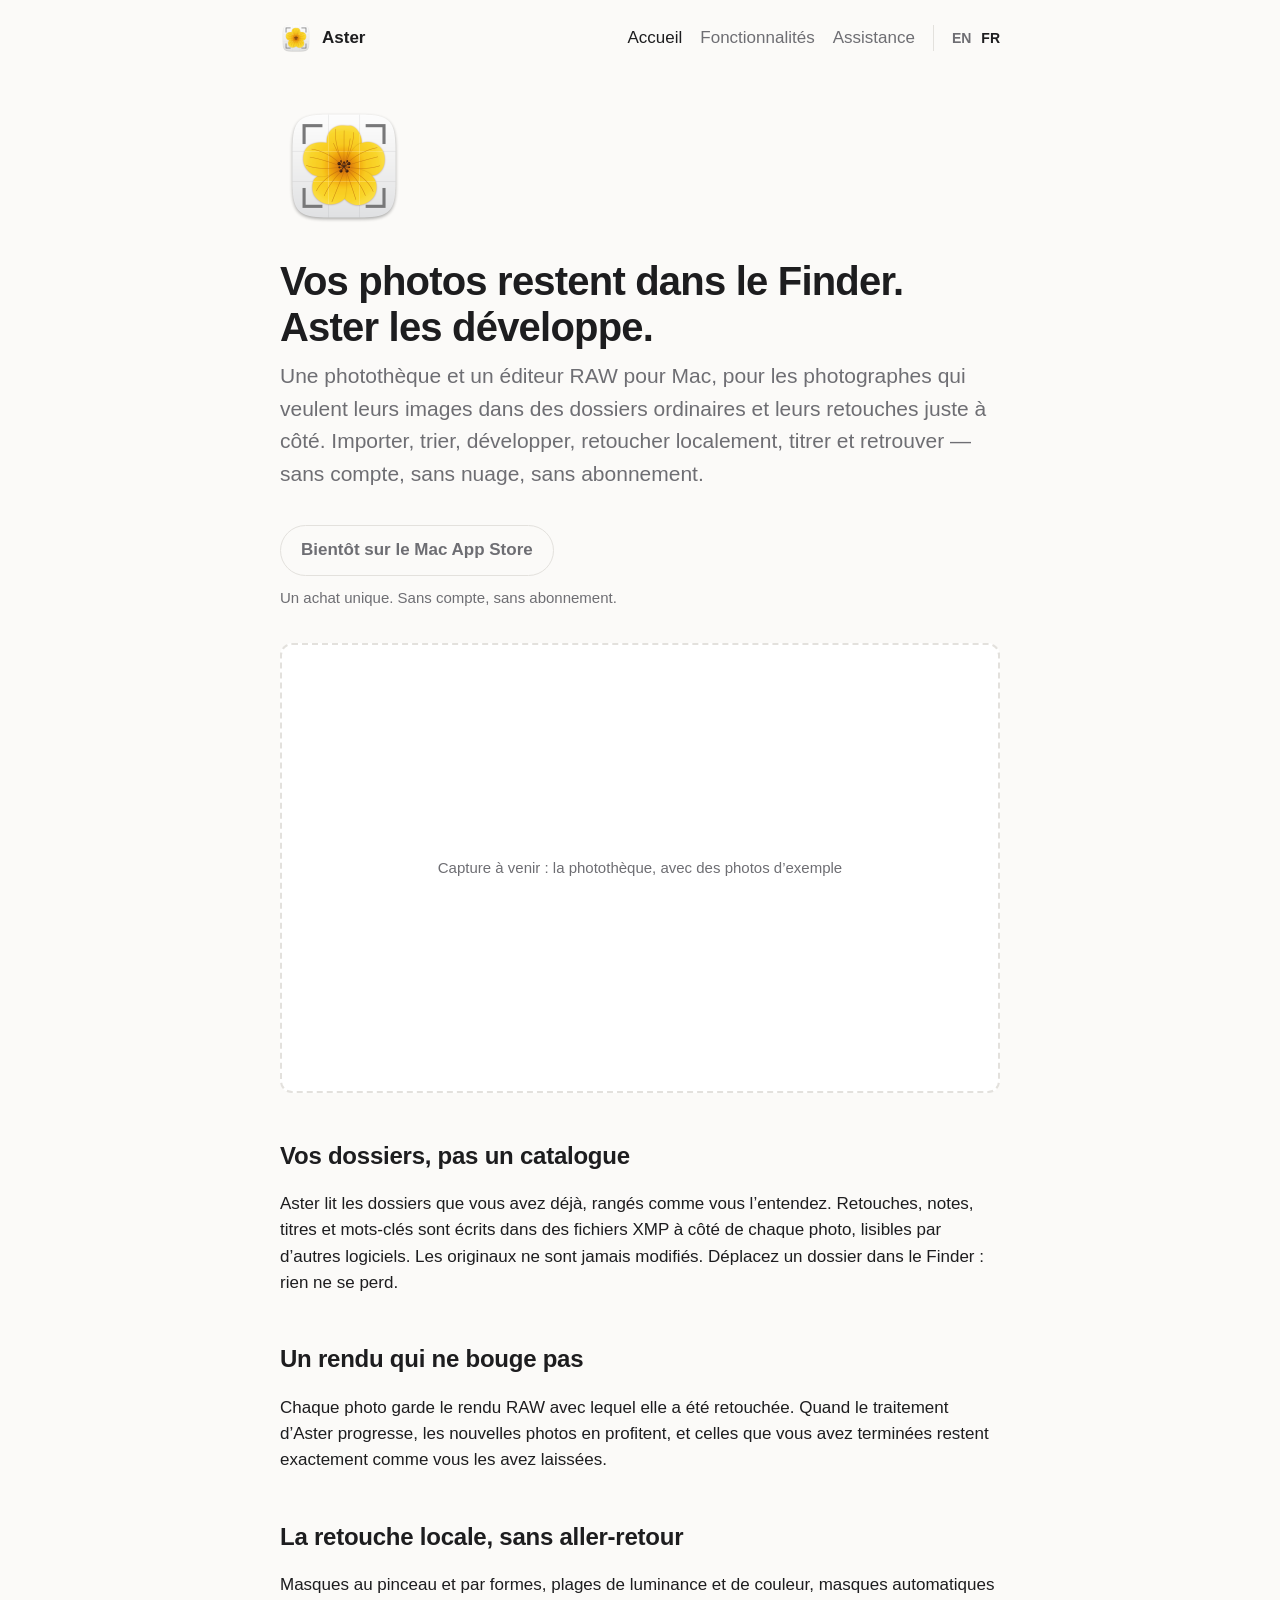
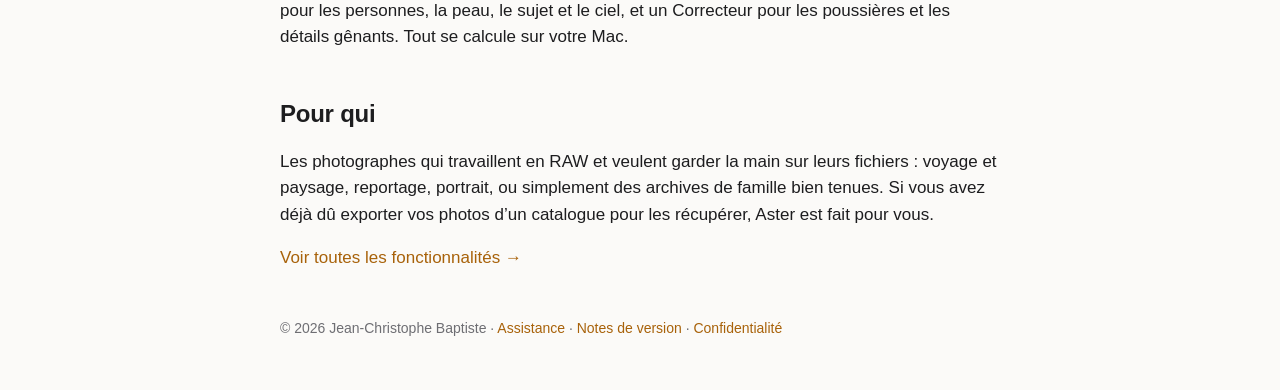
==== docs/fr/index.html @ b448df9e "Site d'Aster : accueil, fonctionnalités, confidentialité, assistance et notes de version, en anglais" ====
<!doctype html>
<html lang="fr">
<head>
  <meta charset="utf-8">
  <meta name="viewport" content="width=device-width, initial-scale=1">
  <title>Aster — La retouche photo sur Mac, vos fichiers là où ils sont</title>
  <meta name="description" content="Aster est une photothèque et un éditeur RAW pour Mac. Vos photos restent dans des dossiers ordinaires du Finder. Un achat unique, sans abonnement.">
  <link rel="alternate" hreflang="en" href="https://phocean.github.io/aster-site/">
  <link rel="alternate" hreflang="fr" href="https://phocean.github.io/aster-site/fr/">
  <link rel="alternate" hreflang="x-default" href="https://phocean.github.io/aster-site/">
  <link rel="stylesheet" href="../style.css">
  <link rel="icon" href="../images/icon.png">
  <link rel="apple-touch-icon" href="../images/icon.png">
</head>
<body>
  <header class="site">
    <a class="brand" href="./"><img src="../images/icon.png" alt="">Aster</a>
    <nav><a class="current" href="./">Accueil</a><a href="features.html">Fonctionnalités</a><a href="support.html">Assistance</a><span class="lang"><a href=".././" hreflang="en" lang="en">EN</a><a class="current" href="./" hreflang="fr" lang="fr">FR</a></span></nav>
  </header>
  <main>
    <img class="hero-icon" src="../images/icon-512.png" alt="L’icône d’Aster">
    <h1>Vos photos restent dans le Finder.<br>Aster les développe.</h1>
    <p class="lede">Une photothèque et un éditeur RAW pour Mac, pour les photographes qui veulent leurs images dans des dossiers ordinaires et leurs retouches juste à côté. Importer, trier, développer, retoucher localement, titrer et retrouver — sans compte, sans nuage, sans abonnement.</p>
    <span class="cta soon">Bientôt sur le Mac App Store</span>
    <p class="note">Un achat unique. Sans compte, sans abonnement.</p>

    <div class="placeholder">Capture à venir : la photothèque, avec des photos d’exemple</div>

    <h2>Vos dossiers, pas un catalogue</h2>
    <p>Aster lit les dossiers que vous avez déjà, rangés comme vous l’entendez. Retouches, notes, titres et mots-clés sont écrits dans des fichiers XMP à côté de chaque photo, lisibles par d’autres logiciels. Les originaux ne sont jamais modifiés. Déplacez un dossier dans le Finder : rien ne se perd.</p>

    <h2>Un rendu qui ne bouge pas</h2>
    <p>Chaque photo garde le rendu RAW avec lequel elle a été retouchée. Quand le traitement d’Aster progresse, les nouvelles photos en profitent, et celles que vous avez terminées restent exactement comme vous les avez laissées.</p>

    <h2>La retouche locale, sans aller-retour</h2>
    <p>Masques au pinceau et par formes, plages de luminance et de couleur, masques automatiques pour les personnes, la peau, le sujet et le ciel, et un Correcteur pour les poussières et les détails gênants. Tout se calcule sur votre Mac.</p>

    <h2>Pour qui</h2>
    <p>Les photographes qui travaillent en RAW et veulent garder la main sur leurs fichiers : voyage et paysage, reportage, portrait, ou simplement des archives de famille bien tenues. Si vous avez déjà dû exporter vos photos d’un catalogue pour les récupérer, Aster est fait pour vous.</p>

    <p><a href="features.html">Voir toutes les fonctionnalités →</a></p>
  </main>
  <footer class="site">
    © 2026 Jean-Christophe Baptiste · <a href="support.html">Assistance</a> · <a href="release-notes.html">Notes de version</a> · <a href="privacy.html">Confidentialité</a>
  </footer>
</body>
</html>
---- docs/style.css ----
:root {
  --bg: #fbfaf8;
  --fg: #1d1d1f;
  --muted: #6e6e73;
  --line: #e3e1dd;
  --card: #ffffff;
  --accent: #a8620a;
  color-scheme: light dark;
}
@media (prefers-color-scheme: dark) {
  :root {
    --bg: #161617;
    --fg: #f5f5f7;
    --muted: #a1a1a6;
    --line: #2e2e30;
    --card: #1f1f21;
    --accent: #f0b54a;
  }
}
* { box-sizing: border-box; }
html { -webkit-text-size-adjust: 100%; }
body {
  margin: 0;
  background: var(--bg);
  color: var(--fg);
  font: 17px/1.55 -apple-system, BlinkMacSystemFont, "SF Pro Text", "Helvetica Neue", Helvetica, Arial, sans-serif;
}
a { color: var(--accent); text-decoration: none; }
a:hover { text-decoration: underline; }
header.site, main, footer.site { max-width: 760px; margin: 0 auto; padding: 0 20px; }
header.site {
  display: flex; flex-wrap: wrap; align-items: center; justify-content: space-between; gap: 10px 18px;
  padding-top: 22px; padding-bottom: 22px;
}
header.site .brand { display: flex; align-items: center; gap: 10px; color: var(--fg); font-weight: 600; }
header.site .brand img { width: 32px; height: 32px; }
header.site nav { display: flex; flex-wrap: wrap; align-items: center; gap: 4px 18px; }
header.site nav a { color: var(--muted); }
header.site nav a.current { color: var(--fg); }
h1 { font-size: 40px; line-height: 1.15; letter-spacing: -0.02em; margin: 28px 0 10px; }
h2 { font-size: 24px; letter-spacing: -0.01em; margin: 44px 0 10px; }
h3 { font-size: 18px; margin: 26px 0 6px; }
p.lede { font-size: 21px; color: var(--muted); margin-top: 0; }
.hero-icon { display: block; width: 128px; height: 128px; margin: 26px 0 0; }
.cta { display: inline-block; margin: 14px 0 6px; padding: 11px 20px; border-radius: 980px;
  background: var(--fg); color: var(--bg); font-weight: 600; }
.cta:hover { text-decoration: none; opacity: .88; }
.cta.soon { background: transparent; color: var(--muted); border: 1px solid var(--line); }
.note { color: var(--muted); font-size: 15px; margin-top: 4px; }
@media (max-width: 640px) { h1 { font-size: 32px; } p.lede { font-size: 19px; } }
.box { background: var(--card); border: 1px solid var(--line); border-radius: 14px; padding: 18px 22px; margin: 18px 0; }
kbd { font: 14px/1 ui-monospace, "SF Mono", Menlo, monospace; padding: 2px 6px; border: 1px solid var(--line);
  border-radius: 5px; background: var(--card); }
code { font: 0.9em ui-monospace, "SF Mono", Menlo, monospace; padding: 1px 5px; border: 1px solid var(--line);
  border-radius: 5px; background: var(--card); }
ul { padding-left: 22px; }
li { margin: 4px 0; }
hr { border: 0; border-top: 1px solid var(--line); margin: 52px 0; }
footer.site { color: var(--muted); font-size: 14px; padding-top: 30px; padding-bottom: 50px; }

/* Language switch */
header.site nav .lang { padding-left: 18px; border-left: 1px solid var(--line); }
header.site nav .lang a { margin-right: 10px; font-size: 14px; font-weight: 600; }
header.site nav .lang a:last-child { margin-right: 0; }
@media (max-width: 640px) { header.site nav .lang { margin-left: auto; padding-left: 0; border-left: 0; } }

/* Screenshot placeholders: to be replaced by images without personal photos */
.placeholder { display: flex; align-items: center; justify-content: center; text-align: center;
  aspect-ratio: 16 / 10; margin: 34px 0 6px; padding: 20px; border: 2px dashed var(--line); border-radius: 12px;
  color: var(--muted); font-size: 15px; background: var(--card); }
figure { margin: 30px 0; }
figure img { display: block; width: 100%; height: auto; border-radius: 10px; }
figcaption { color: var(--muted); font-size: 14px; margin-top: 8px; text-align: center; }

/* Feature grid */
.grid { display: grid; grid-template-columns: repeat(2, 1fr); gap: 0 28px; }
.grid h3 { margin-top: 22px; }
.grid p { margin-top: 0; }
@media (max-width: 640px) { .grid { grid-template-columns: 1fr; } }

/* Release notes */
.release h2 { display: flex; align-items: baseline; gap: 12px; flex-wrap: wrap; }
.release h2 small { color: var(--muted); font-size: 15px; font-weight: 400; }
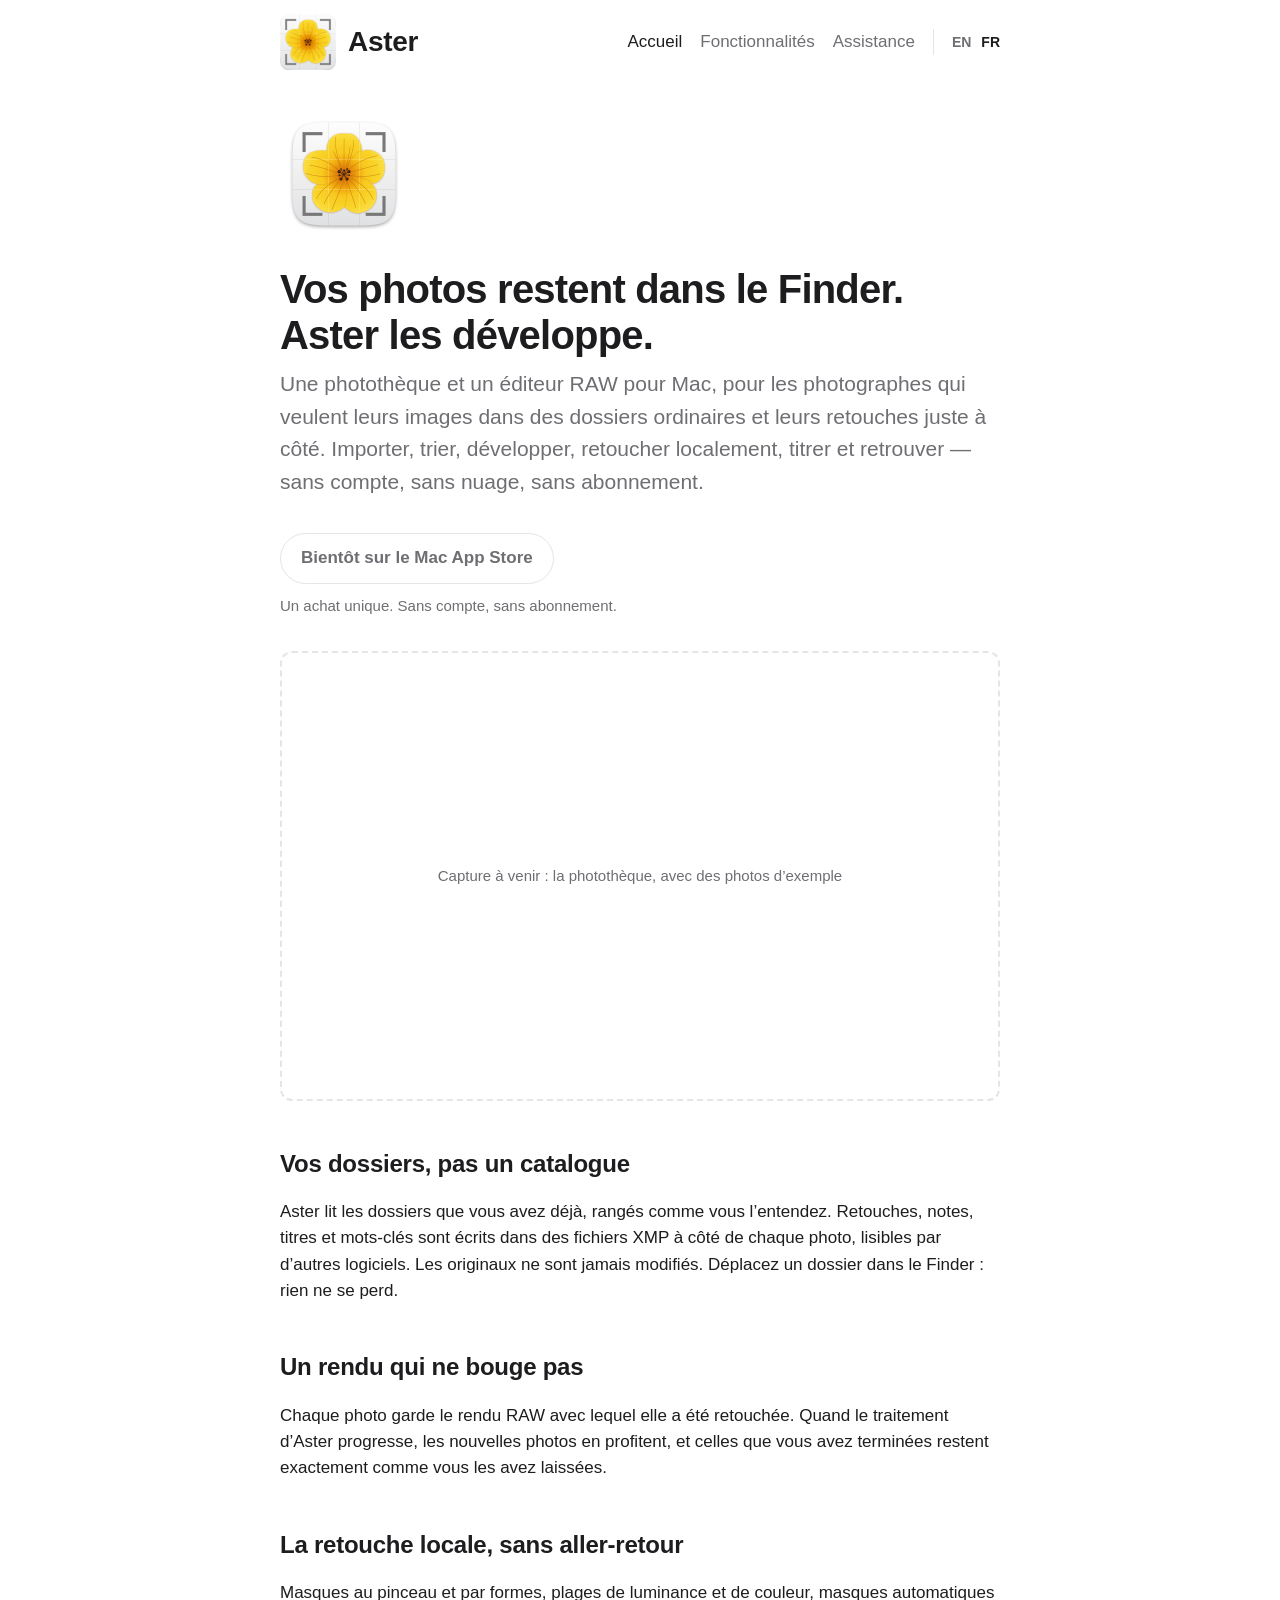
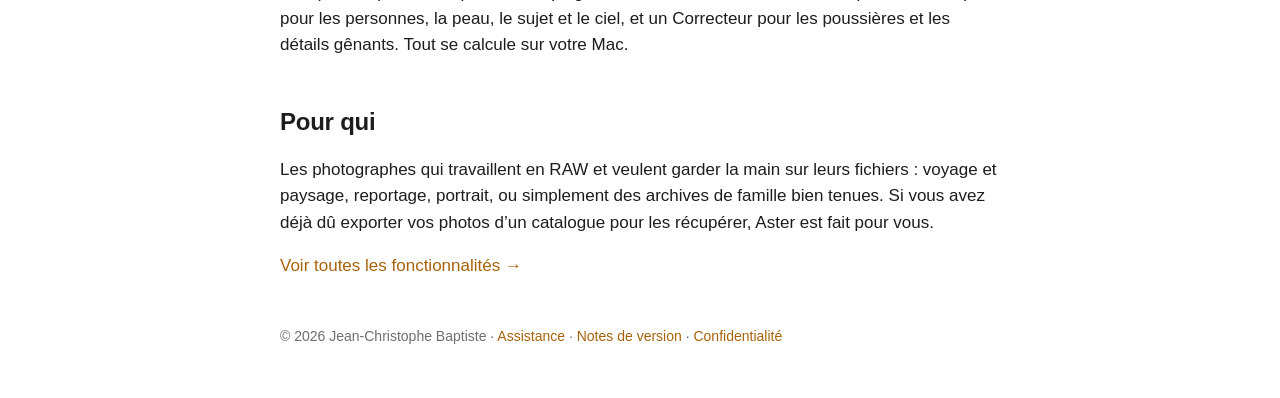
==== commit 2e9e362d: "Site : logo d'en-tête recadré sur la tuile (sans la marge transparente), logo et nom agrandis Co-Aut" ====
--- a/docs/fr/index.html
+++ b/docs/fr/index.html
@@ -5,16 +5,16 @@
   <meta name="viewport" content="width=device-width, initial-scale=1">
   <title>Aster — La retouche photo sur Mac, vos fichiers là où ils sont</title>
   <meta name="description" content="Aster est une photothèque et un éditeur RAW pour Mac. Vos photos restent dans des dossiers ordinaires du Finder. Un achat unique, sans abonnement.">
-  <link rel="alternate" hreflang="en" href="https://phocean.github.io/aster-site/">
-  <link rel="alternate" hreflang="fr" href="https://phocean.github.io/aster-site/fr/">
-  <link rel="alternate" hreflang="x-default" href="https://phocean.github.io/aster-site/">
+  <link rel="alternate" hreflang="en" href="https://aster.jcbaptiste.com/">
+  <link rel="alternate" hreflang="fr" href="https://aster.jcbaptiste.com/fr/">
+  <link rel="alternate" hreflang="x-default" href="https://aster.jcbaptiste.com/">
   <link rel="stylesheet" href="../style.css">
   <link rel="icon" href="../images/icon.png">
   <link rel="apple-touch-icon" href="../images/icon.png">
 </head>
 <body>
   <header class="site">
-    <a class="brand" href="./"><img src="../images/icon.png" alt="">Aster</a>
+    <a class="brand" href="./"><img src="../images/logo.png" alt="">Aster</a>
     <nav><a class="current" href="./">Accueil</a><a href="features.html">Fonctionnalités</a><a href="support.html">Assistance</a><span class="lang"><a href=".././" hreflang="en" lang="en">EN</a><a class="current" href="./" hreflang="fr" lang="fr">FR</a></span></nav>
   </header>
   <main>
--- a/docs/style.css
+++ b/docs/style.css
@@ -1,8 +1,8 @@
 :root {
-  --bg: #fbfaf8;
+  --bg: #ffffff;
   --fg: #1d1d1f;
   --muted: #6e6e73;
-  --line: #e3e1dd;
+  --line: #e5e5e7;
   --card: #ffffff;
   --accent: #a8620a;
   color-scheme: light dark;
@@ -30,10 +30,13 @@
 header.site, main, footer.site { max-width: 760px; margin: 0 auto; padding: 0 20px; }
 header.site {
   display: flex; flex-wrap: wrap; align-items: center; justify-content: space-between; gap: 10px 18px;
-  padding-top: 22px; padding-bottom: 22px;
+  padding-top: 14px; padding-bottom: 14px;
+  /* Stays at the top while scrolling: plain background to the window edges, a hairline below. */
+  position: sticky; top: 0; z-index: 10;
+  background: var(--bg); box-shadow: 0 0 0 100vmax var(--bg), 0 1px 0 100vmax var(--line); clip-path: inset(0 -100vmax -1px);
 }
-header.site .brand { display: flex; align-items: center; gap: 10px; color: var(--fg); font-weight: 600; }
-header.site .brand img { width: 32px; height: 32px; }
+header.site .brand { display: flex; align-items: center; gap: 12px; color: var(--fg); font-weight: 700; font-size: 1.75rem; letter-spacing: -0.01em; }
+header.site .brand img { width: 56px; height: 56px; }
 header.site nav { display: flex; flex-wrap: wrap; align-items: center; gap: 4px 18px; }
 header.site nav a { color: var(--muted); }
 header.site nav a.current { color: var(--fg); }
@@ -81,3 +84,11 @@
 /* Release notes */
 .release h2 { display: flex; align-items: baseline; gap: 12px; flex-wrap: wrap; }
 .release h2 small { color: var(--muted); font-size: 15px; font-weight: 400; }
+
+/* Phone: a more compact sticky header */
+@media (max-width: 640px) {
+  header.site { padding-top: 10px; padding-bottom: 10px; }
+  header.site .brand { font-size: 1.5rem; }
+  header.site .brand img { width: 44px; height: 44px; }
+  header.site nav { width: 100%; gap: 4px 14px; font-size: 15px; }
+}
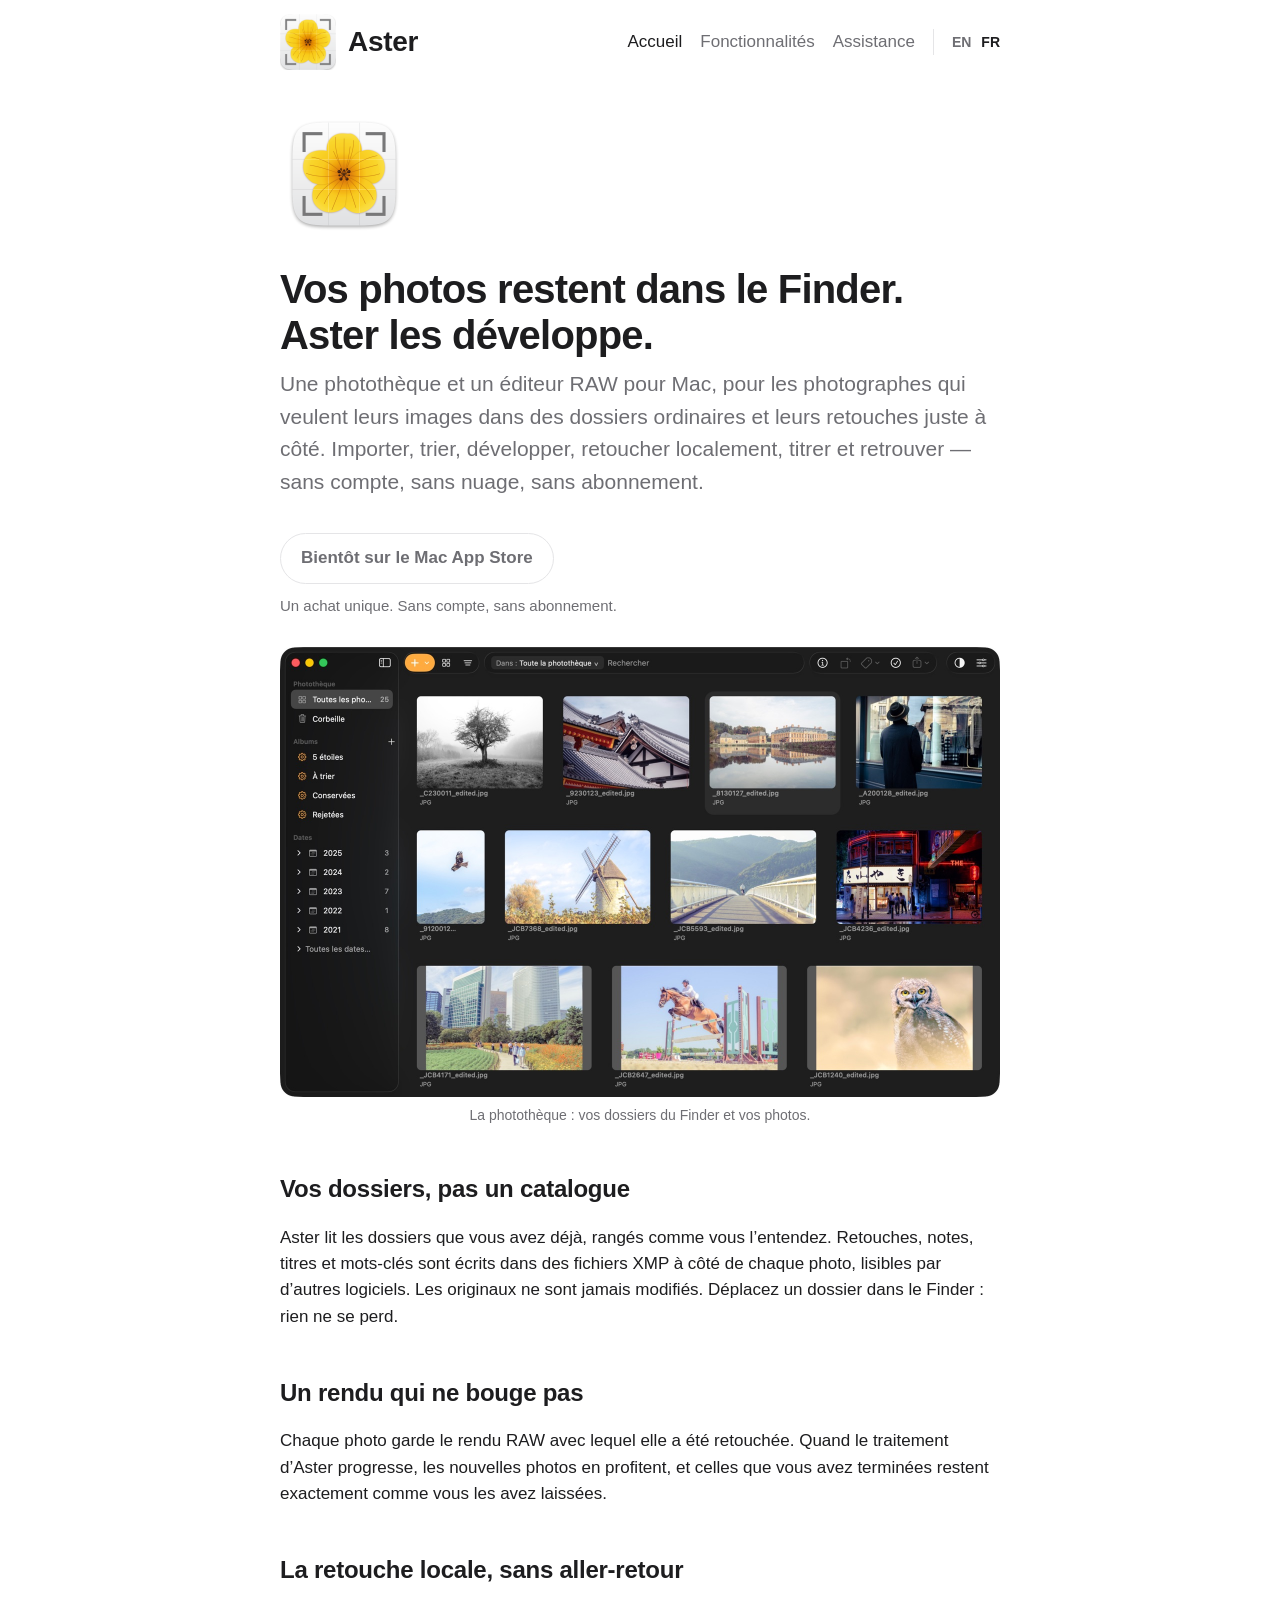
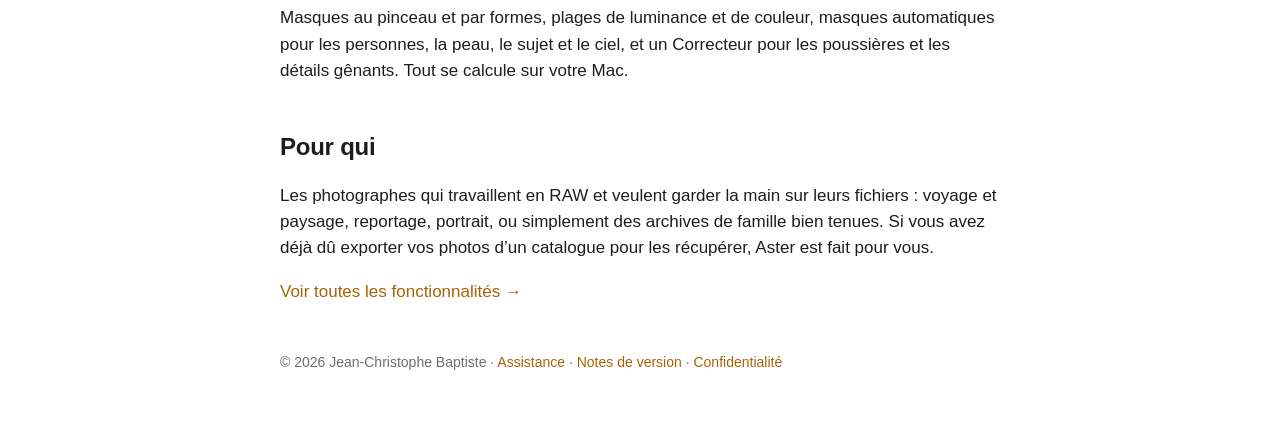
==== commit 15dc5210: "Site : captures d'écran (grille et éditeur avec masque), en anglais et en français Co-Authored-By: C" ====
--- a/docs/fr/index.html
+++ b/docs/fr/index.html
@@ -24,7 +24,7 @@
     <span class="cta soon">Bientôt sur le Mac App Store</span>
     <p class="note">Un achat unique. Sans compte, sans abonnement.</p>
 
-    <div class="placeholder">Capture à venir : la photothèque, avec des photos d’exemple</div>
+    <figure><img src="../images/fr/grille.jpg" alt="La fenêtre de la photothèque Aster : une grille de photos, avec les dossiers à gauche" width="1440" height="900" loading="lazy"><figcaption>La photothèque : vos dossiers du Finder et vos photos.</figcaption></figure>
 
     <h2>Vos dossiers, pas un catalogue</h2>
     <p>Aster lit les dossiers que vous avez déjà, rangés comme vous l’entendez. Retouches, notes, titres et mots-clés sont écrits dans des fichiers XMP à côté de chaque photo, lisibles par d’autres logiciels. Les originaux ne sont jamais modifiés. Déplacez un dossier dans le Finder : rien ne se perd.</p>
